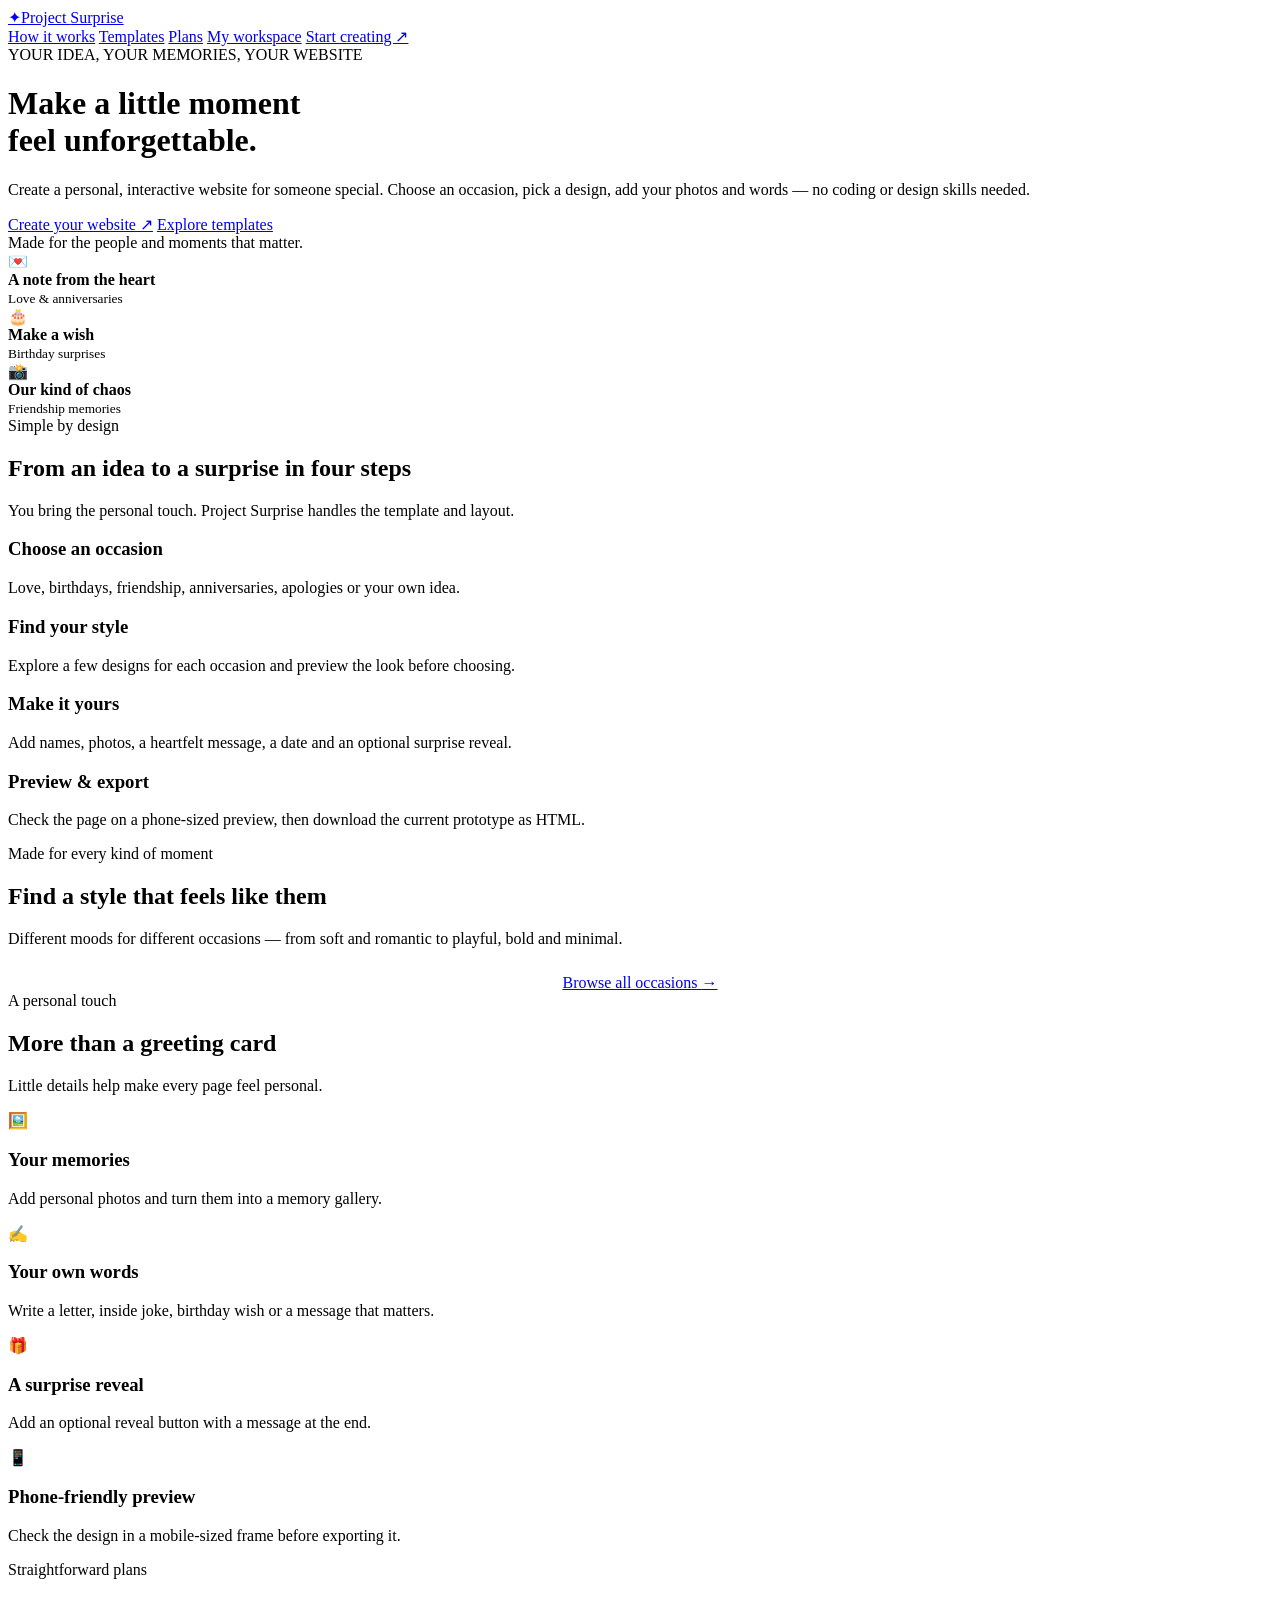
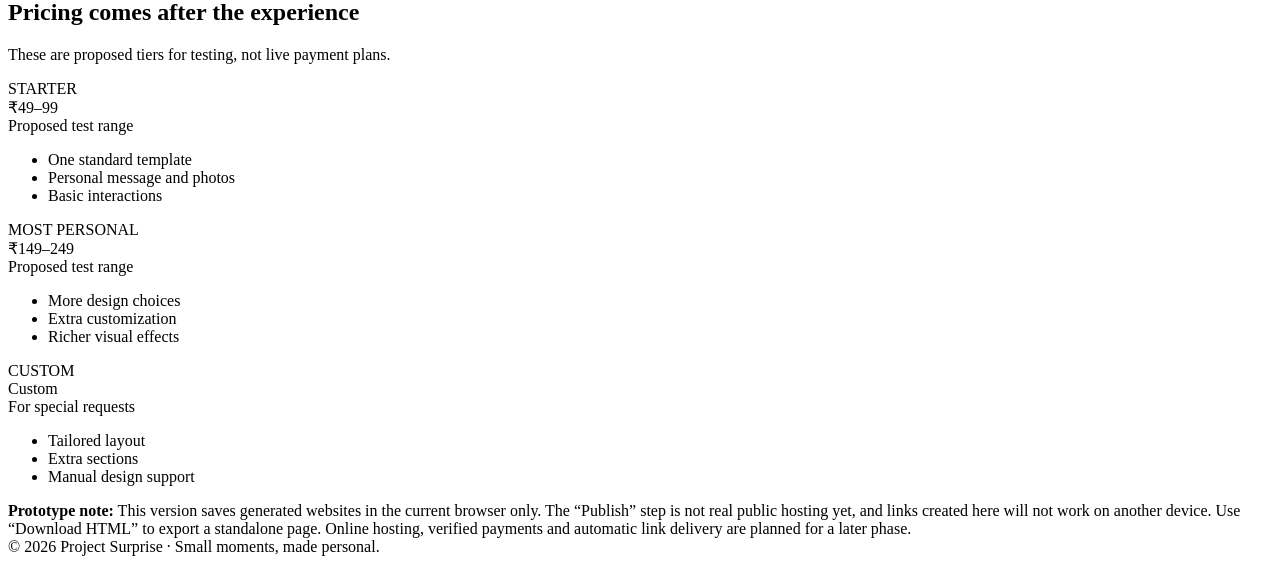
==== index.html @ 214d687a "Add files via upload" ====
<!doctype html>
<html lang="en">
<head>
<meta charset="utf-8">
<meta name="viewport" content="width=device-width,initial-scale=1">
<title>Project Surprise — Make a little moment unforgettable</title>
<meta name="description" content="Create a personal surprise website for love, birthdays, friendship and special moments. No coding needed.">
<link rel="preconnect" href="https://fonts.googleapis.com">
<link href="https://fonts.googleapis.com/css2?family=Poppins:wght@400;500;600;700&display=swap" rel="stylesheet">
<link rel="stylesheet" href="css/style.css">
</head>
<body>
<div class="wrap">
  <nav class="nav">
    <a class="logo" href="index.html"><span class="logo-mark">✦</span><span>Project <span class="grad">Surprise</span></span></a>
    <div class="navlinks">
      <a class="link" href="#how">How it works</a>
      <a class="link" href="#templates">Templates</a>
      <a class="link" href="#pricing">Plans</a>
      <a class="link" href="admin.html">My workspace</a>
      <a class="link nav-cta" href="create.html">Start creating ↗</a>
    </div>
  </nav>

  <header class="hero">
    <div class="eyebrow-pill"><span></span> YOUR IDEA, YOUR MEMORIES, YOUR WEBSITE</div>
    <h1>Make a little moment<br>feel <span class="grad">unforgettable.</span></h1>
    <p>Create a personal, interactive website for someone special. Choose an occasion, pick a design, add your photos and words — no coding or design skills needed.</p>
    <div class="cta">
      <a class="btn" href="create.html">Create your website <span>↗</span></a>
      <a class="btn ghost" href="#templates">Explore templates</a>
    </div>
    <div class="hero-note">Made for the people and moments that matter.</div>
    <div class="hero-art" aria-label="Examples of different website styles">
      <div class="art-tile art-love"><span class="art-emoji">💌</span><div><strong>A note from the heart</strong><br><small>Love & anniversaries</small></div></div>
      <div class="art-tile art-birthday"><span class="art-emoji">🎂</span><div><strong>Make a wish</strong><br><small>Birthday surprises</small></div></div>
      <div class="art-tile art-friends"><span class="art-emoji">📸</span><div><strong>Our kind of chaos</strong><br><small>Friendship memories</small></div></div>
    </div>
  </header>

  <section class="section" id="how">
    <div class="section-head"><div class="kicker">Simple by design</div><h2>From an idea to a surprise in four steps</h2><p>You bring the personal touch. Project Surprise handles the template and layout.</p></div>
    <div class="steps">
      <div class="card"><h3>Choose an occasion</h3><p>Love, birthdays, friendship, anniversaries, apologies or your own idea.</p></div>
      <div class="card"><h3>Find your style</h3><p>Explore a few designs for each occasion and preview the look before choosing.</p></div>
      <div class="card"><h3>Make it yours</h3><p>Add names, photos, a heartfelt message, a date and an optional surprise reveal.</p></div>
      <div class="card"><h3>Preview & export</h3><p>Check the page on a phone-sized preview, then download the current prototype as HTML.</p></div>
    </div>
  </section>

  <section class="section" id="templates">
    <div class="section-head"><div class="kicker">Made for every kind of moment</div><h2>Find a style that feels like them</h2><p>Different moods for different occasions — from soft and romantic to playful, bold and minimal.</p></div>
    <div class="grid template-grid" id="tplGrid"></div>
    <div style="text-align:center;margin-top:26px"><a class="btn ghost" href="create.html">Browse all occasions <span>→</span></a></div>
  </section>

  <section class="section">
    <div class="section-head"><div class="kicker">A personal touch</div><h2>More than a greeting card</h2><p>Little details help make every page feel personal.</p></div>
    <div class="grid feature-grid">
      <div class="card"><div class="ic">🖼️</div><h3>Your memories</h3><p>Add personal photos and turn them into a memory gallery.</p></div>
      <div class="card"><div class="ic">✍️</div><h3>Your own words</h3><p>Write a letter, inside joke, birthday wish or a message that matters.</p></div>
      <div class="card"><div class="ic">🎁</div><h3>A surprise reveal</h3><p>Add an optional reveal button with a message at the end.</p></div>
      <div class="card"><div class="ic">📱</div><h3>Phone-friendly preview</h3><p>Check the design in a mobile-sized frame before exporting it.</p></div>
    </div>
  </section>

  <section class="section" id="pricing">
    <div class="section-head"><div class="kicker">Straightforward plans</div><h2>Pricing comes after the experience</h2><p>These are proposed tiers for testing, not live payment plans.</p></div>
    <div class="grid">
      <div class="card price-card"><span class="tag">STARTER</span><div class="price">₹49–99</div><div class="price-note">Proposed test range</div><ul class="mini-list"><li>One standard template</li><li>Personal message and photos</li><li>Basic interactions</li></ul></div>
      <div class="card price-card featured"><span class="tag">MOST PERSONAL</span><div class="price">₹149–249</div><div class="price-note">Proposed test range</div><ul class="mini-list"><li>More design choices</li><li>Extra customization</li><li>Richer visual effects</li></ul></div>
      <div class="card price-card"><span class="tag">CUSTOM</span><div class="price">Custom</div><div class="price-note">For special requests</div><ul class="mini-list"><li>Tailored layout</li><li>Extra sections</li><li>Manual design support</li></ul></div>
    </div>
  </section>

  <div class="notice"><strong>Prototype note:</strong> This version saves generated websites in the current browser only. The “Publish” step is not real public hosting yet, and links created here will not work on another device. Use “Download HTML” to export a standalone page. Online hosting, verified payments and automatic link delivery are planned for a later phase.</div>
  <footer class="site">© <span id="y"></span> Project Surprise · Small moments, made personal.</footer>
</div>
<script src="js/templates.js"></script>
<script>
document.getElementById('y').textContent = new Date().getFullYear();
const grid = document.getElementById('tplGrid');
PS.TEMPLATES.slice(0, 6).forEach(t => {
  const a = document.createElement('a');
  a.className = 'card template-card';
  a.href = 'create.html?template=' + encodeURIComponent(t.id);
  a.innerHTML = `<div class="template-art" style="background:${t.preview}"><span class="preview-icon">${t.emoji}</span><span class="preview-label">${t.occasion.length > 1 ? 'Versatile design' : 'Occasion design'}</span></div><div class="template-meta"><h3>${t.name}</h3><span class="arrow">↗</span></div><p>${t.desc}</p>`;
  grid.appendChild(a);
})
</script>
</body>
</html>
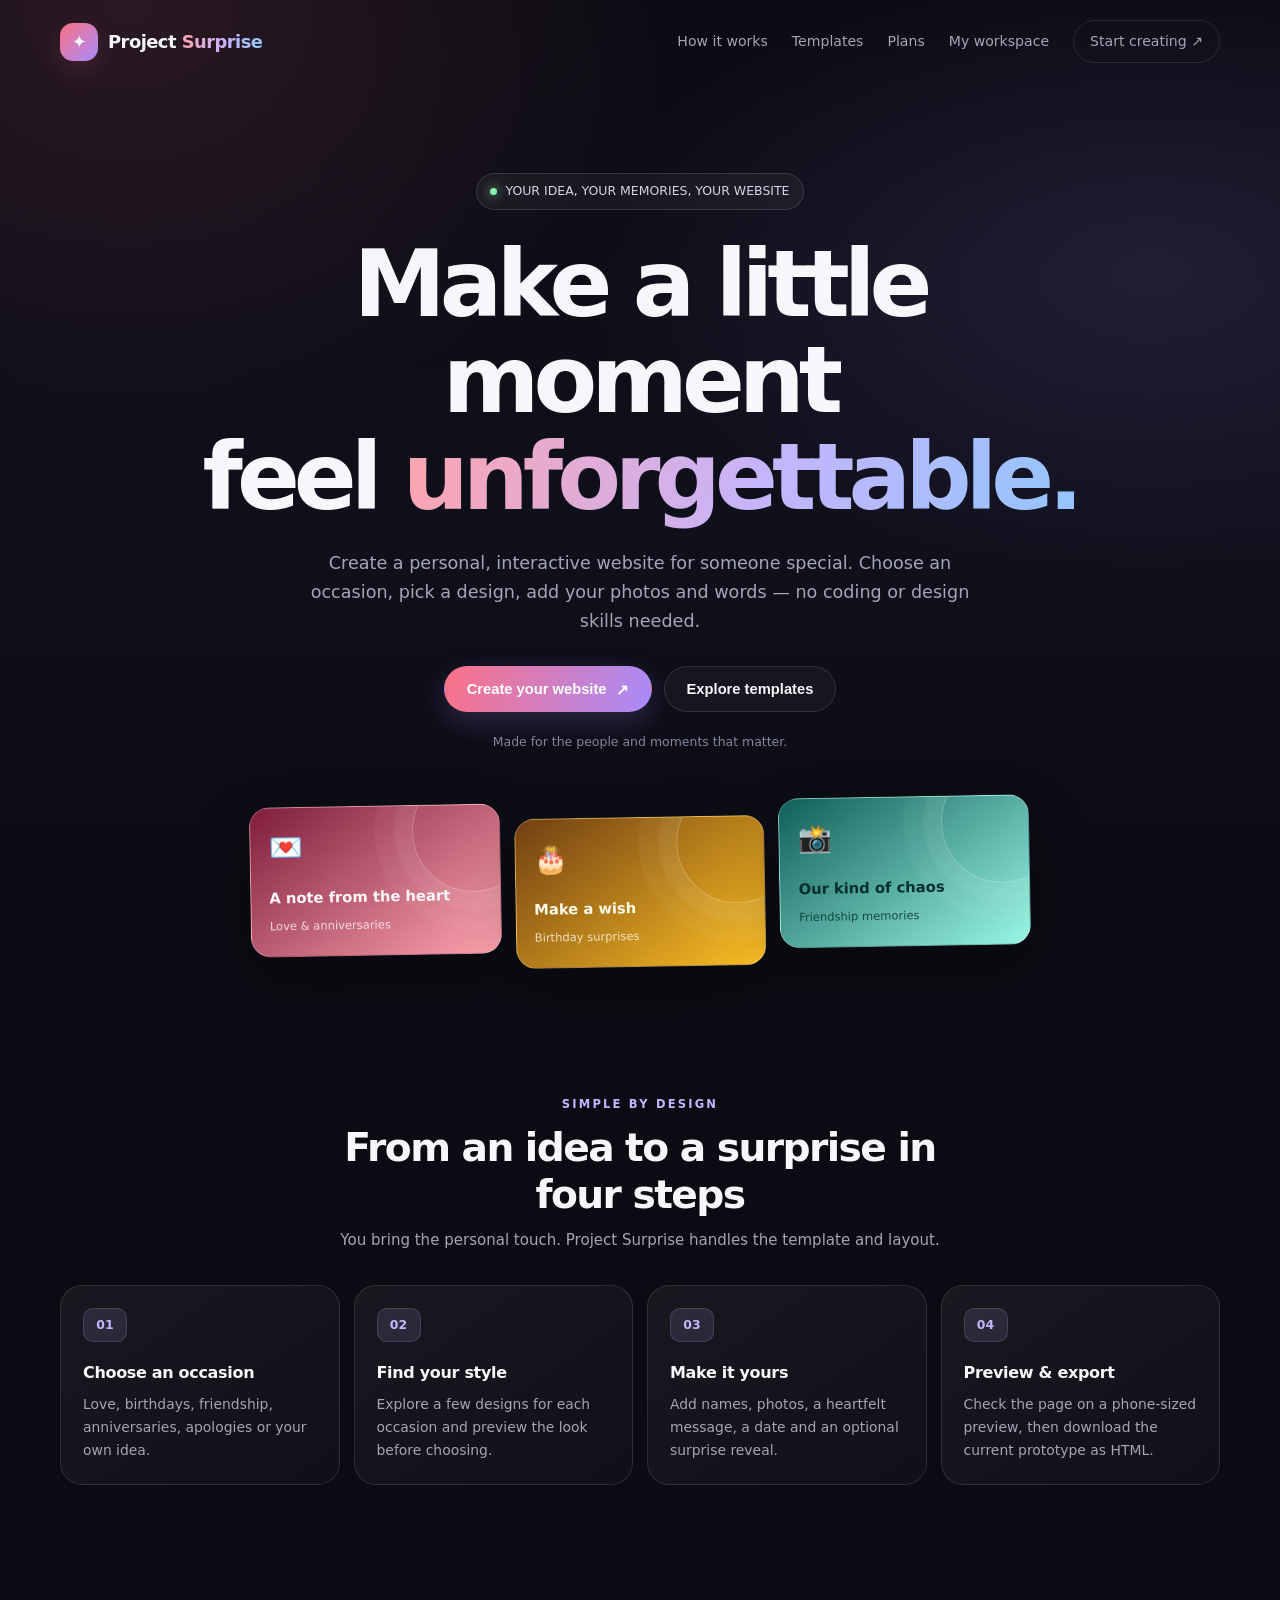
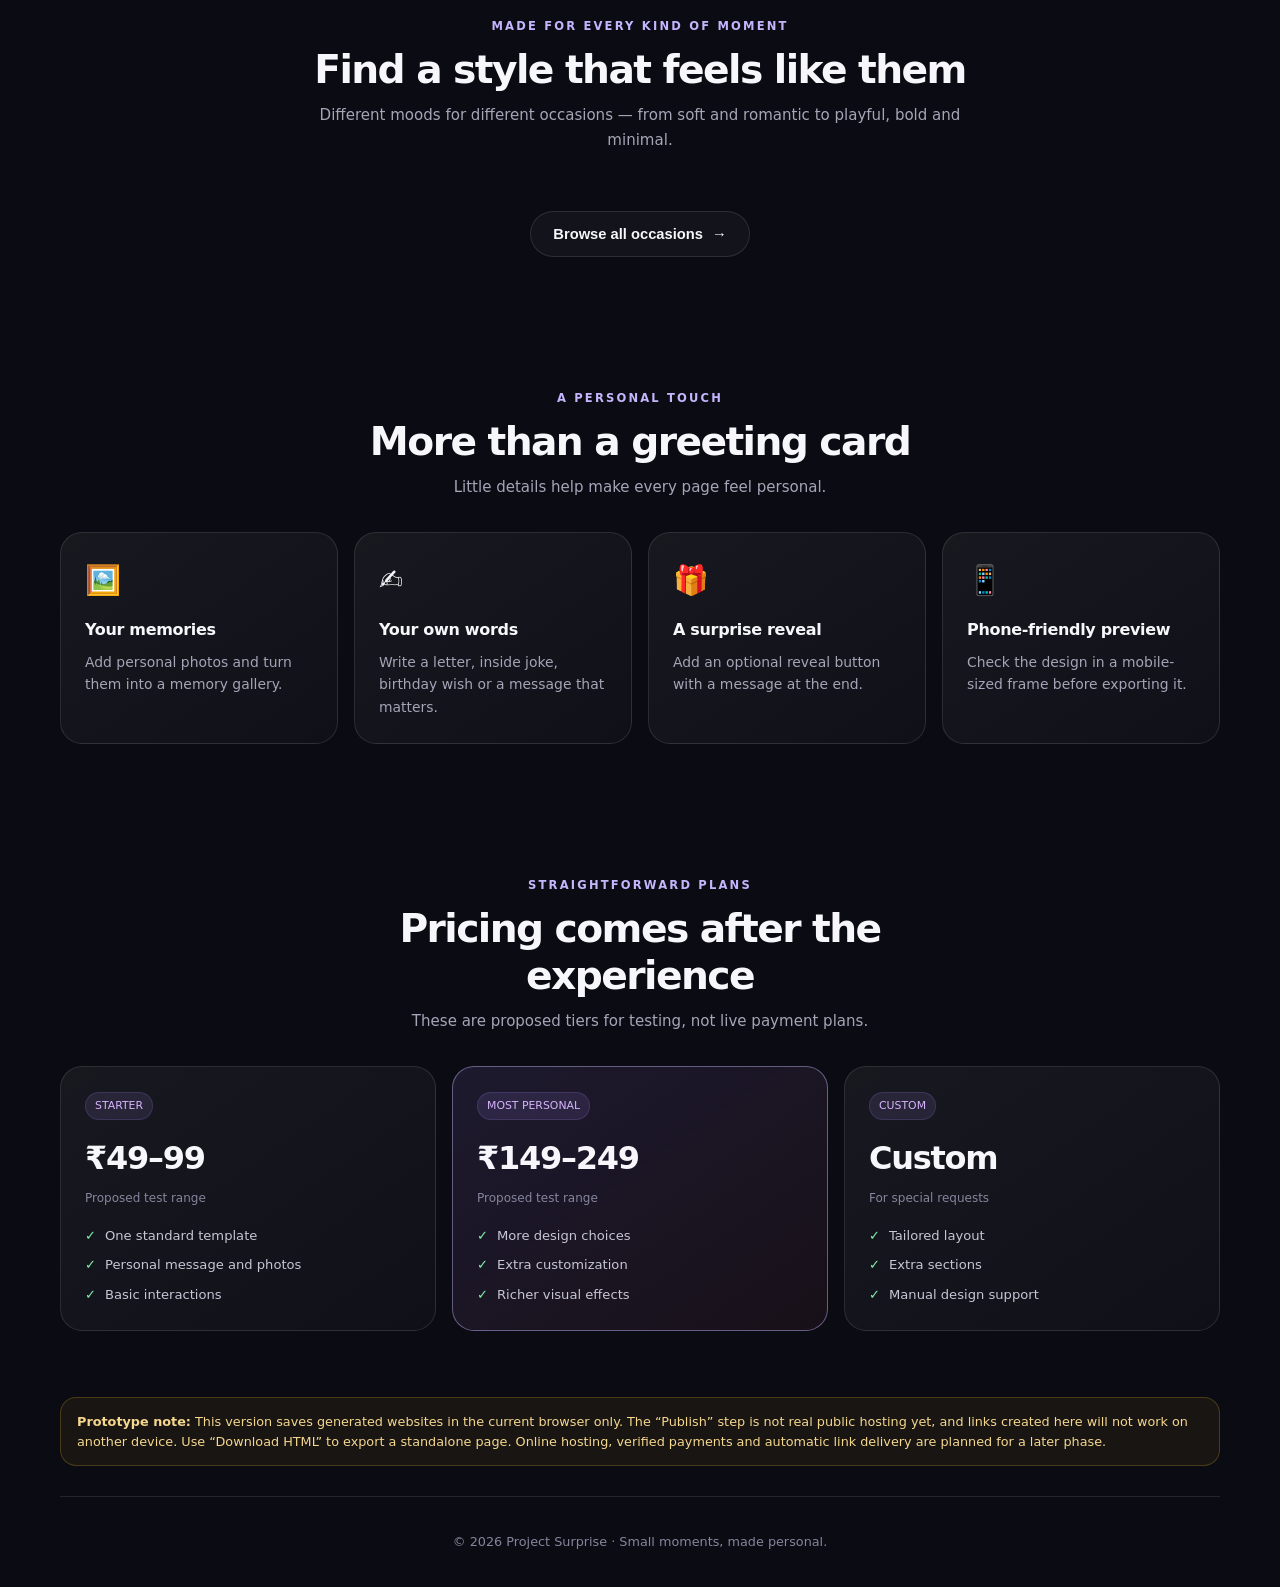
==== commit 87d59e0d: "Add files via upload" ====
--- a/index.html
+++ b/index.html
@@ -7,7 +7,7 @@
 <meta name="description" content="Create a personal surprise website for love, birthdays, friendship and special moments. No coding needed.">
 <link rel="preconnect" href="https://fonts.googleapis.com">
 <link href="https://fonts.googleapis.com/css2?family=Poppins:wght@400;500;600;700&display=swap" rel="stylesheet">
-<link rel="stylesheet" href="css/style.css">
+<link rel="stylesheet" href="style.css">
 </head>
 <body>
 <div class="wrap">
--- a/style.css
+++ b/style.css
@@ -0,0 +1,136 @@
+:root{
+  --bg:#0b0b13;--bg2:#141421;--ink:#f7f7fb;--mute:#a5a5b8;--card:rgba(24,24,39,.82);--line:rgba(255,255,255,.11);
+  --accent:#fb7185;--accent2:#a78bfa;--ok:#34d399;--danger:#f87171;--radius:22px;
+}
+*{box-sizing:border-box;margin:0;padding:0}
+html{scroll-behavior:smooth;scroll-padding-top:90px}
+body{font-family:'Poppins',system-ui,sans-serif;background:var(--bg);color:var(--ink);line-height:1.65;min-height:100vh;overflow-x:hidden}
+body:before{content:"";position:fixed;inset:0;pointer-events:none;z-index:-2;background:radial-gradient(ellipse at 10% 0%,rgba(251,113,133,.13),transparent 34%),radial-gradient(ellipse at 90% 30%,rgba(167,139,250,.13),transparent 35%),linear-gradient(180deg,#0b0b13,#10101c 60%,#0b0b13)}
+a{color:inherit;text-decoration:none}
+button,input,textarea,select{font:inherit}
+.wrap{width:min(1160px,100% - 40px);margin:0 auto}
+.grad{background:linear-gradient(100deg,#fda4af,#c4b5fd 55%,#93c5fd);-webkit-background-clip:text;background-clip:text;color:transparent}
+/* Navigation */
+.nav{display:flex;justify-content:space-between;align-items:center;gap:18px;padding:20px 0;position:relative;z-index:5}
+.logo{display:inline-flex;align-items:center;gap:10px;font-weight:700;font-size:1.12rem;letter-spacing:-.03em;white-space:nowrap}
+.logo-mark{display:grid;place-items:center;width:38px;height:38px;border-radius:13px;background:linear-gradient(135deg,#fb7185,#a78bfa);box-shadow:0 8px 24px #fb718526}
+.navlinks{display:flex;align-items:center;gap:24px}
+.nav a.link{color:var(--mute);font-size:.88rem;transition:color .2s}
+.nav a.link:hover{color:var(--ink)}
+.nav .nav-cta{padding:9px 16px;border-radius:999px;border:1px solid var(--line);color:var(--ink)}
+/* Buttons */
+.btn{display:inline-flex;align-items:center;justify-content:center;gap:9px;border:1px solid transparent;cursor:pointer;font:600 .92rem 'Poppins',sans-serif;padding:13px 22px;border-radius:999px;color:#fff;background:linear-gradient(110deg,#fb7185,#a78bfa);box-shadow:0 10px 28px rgba(167,139,250,.2);transition:transform .2s,filter .2s,border-color .2s;min-height:46px}
+.btn:hover{transform:translateY(-2px);filter:brightness(1.06)}
+.btn.ghost{background:rgba(255,255,255,.035);border-color:var(--line);box-shadow:none;color:var(--ink)}
+.btn.small{padding:8px 14px;min-height:36px;font-size:.8rem}
+.btn.danger{background:var(--danger);box-shadow:none}
+.btn:disabled{opacity:.4;cursor:not-allowed;transform:none}
+/* Hero */
+.hero{position:relative;text-align:center;padding:90px 0 78px;max-width:900px;margin:auto}
+.eyebrow-pill{display:inline-flex;align-items:center;gap:8px;padding:7px 13px;border:1px solid rgba(255,255,255,.13);background:rgba(255,255,255,.045);border-radius:999px;color:#d4d4e4;font-size:.78rem;margin-bottom:26px}
+.eyebrow-pill span{display:inline-block;width:7px;height:7px;background:#86efac;border-radius:50%;box-shadow:0 0 12px #86efac}
+.hero h1{font-size:clamp(2.8rem,7.5vw,5.8rem);line-height:1.04;letter-spacing:-.065em;margin-bottom:24px;font-weight:600}
+.hero p{max-width:670px;margin:0 auto 30px;color:var(--mute);font-size:clamp(.98rem,2vw,1.1rem)}
+.hero .cta{display:flex;gap:12px;justify-content:center;flex-wrap:wrap}
+.hero-note{margin-top:20px;font-size:.78rem;color:#85859d}
+.hero-art{max-width:780px;margin:48px auto 0;display:grid;grid-template-columns:1fr 1fr 1fr;gap:14px;transform:rotate(-1deg)}
+.art-tile{min-height:150px;border-radius:20px;border:1px solid rgba(255,255,255,.22);box-shadow:0 22px 60px rgba(0,0,0,.24);padding:18px;display:flex;flex-direction:column;justify-content:space-between;text-align:left;overflow:hidden;position:relative}
+.art-tile:after{content:"";position:absolute;width:120px;height:120px;border:1px solid rgba(255,255,255,.25);border-radius:50%;right:-35px;top:-35px;box-shadow:0 0 0 18px rgba(255,255,255,.05),0 0 0 38px rgba(255,255,255,.035)}
+.art-tile .art-emoji{font-size:1.7rem;position:relative;z-index:1}
+.art-tile strong{font-size:.92rem;position:relative;z-index:1}
+.art-tile small{opacity:.8;font-size:.72rem;position:relative;z-index:1}
+.art-love{background:linear-gradient(145deg,#7f1d3b,#fda4af);color:#fff7f9}
+.art-birthday{background:linear-gradient(145deg,#713f12,#fbbf24);color:#fffbeb;transform:translateY(16px)}
+.art-friends{background:linear-gradient(145deg,#115e59,#99f6e4);color:#042f2e}
+/* Sections and cards */
+.section{padding:66px 0}
+.section-head{text-align:center;max-width:680px;margin:0 auto 32px}
+.kicker{font-size:.72rem;text-transform:uppercase;letter-spacing:.19em;color:#c4b5fd;font-weight:600;margin-bottom:10px}
+.section h2,.section-head h2{font-size:clamp(1.7rem,4vw,2.45rem);line-height:1.2;letter-spacing:-.04em;margin-bottom:10px}
+.section-head p{color:var(--mute);font-size:.94rem}
+.grid{display:grid;gap:16px;grid-template-columns:repeat(auto-fit,minmax(220px,1fr))}
+.card{background:linear-gradient(145deg,rgba(255,255,255,.055),rgba(255,255,255,.025));border:1px solid var(--line);border-radius:var(--radius);padding:24px;transition:transform .22s,border-color .22s,background .22s;min-width:0}
+.card h3{margin-bottom:7px;font-size:1rem;letter-spacing:-.02em}
+.card p{color:var(--mute);font-size:.87rem}
+.card .ic{font-size:1.8rem;margin-bottom:13px}
+.steps{counter-reset:s;display:grid;gap:14px;grid-template-columns:repeat(auto-fit,minmax(220px,1fr))}
+.steps .card{padding:22px}
+.steps .card:before{counter-increment:s;content:"0" counter(s);display:inline-flex;align-items:center;justify-content:center;width:42px;height:32px;border-radius:10px;background:rgba(196,181,253,.12);border:1px solid rgba(196,181,253,.18);color:#c4b5fd;font-size:.78rem;font-weight:700;margin-bottom:18px}
+.feature-grid .card{min-height:170px}
+.template-grid{grid-template-columns:repeat(auto-fit,minmax(220px,1fr))}
+.template-card{padding:12px;text-align:left;display:block;overflow:hidden}
+.template-card:hover,.choice:hover{transform:translateY(-4px);border-color:rgba(196,181,253,.5);background:rgba(255,255,255,.065)}
+.template-art,.swatch{height:155px;border-radius:15px;margin-bottom:15px;display:flex;align-items:flex-end;justify-content:space-between;padding:16px;position:relative;overflow:hidden;color:white}
+.template-art:before,.swatch:before{content:"";position:absolute;width:150px;height:150px;border:1px solid rgba(255,255,255,.3);border-radius:50%;right:-28px;top:-35px;box-shadow:0 0 0 18px rgba(255,255,255,.05),0 0 0 38px rgba(255,255,255,.04)}
+.template-art .preview-icon,.swatch .preview-icon{font-size:2.1rem;z-index:1}
+.template-art .preview-label,.swatch .preview-label{font-size:.7rem;letter-spacing:.12em;text-transform:uppercase;z-index:1;opacity:.9}
+.template-meta{display:flex;align-items:center;justify-content:space-between;gap:10px;margin:0 4px 4px}
+.template-meta h3{font-size:.98rem;margin:0}
+.template-meta .arrow{color:#c4b5fd;font-size:1.1rem}
+.template-card p{margin:6px 4px 8px;font-size:.82rem}
+.tag{display:inline-flex;align-items:center;border-radius:999px;padding:4px 9px;font-size:.68rem;color:#d8b4fe;background:rgba(167,139,250,.12);border:1px solid rgba(167,139,250,.17)}
+.choice{cursor:pointer;text-align:center;transition:.2s;position:relative}
+.choice.sel{border-color:#c4b5fd;box-shadow:0 0 0 1px #c4b5fd inset;background:rgba(167,139,250,.09)}
+.choice .ic{font-size:2.25rem;margin-bottom:12px}
+.choice .swatch{height:112px;margin-bottom:14px;display:grid;place-items:center;font-size:2.2rem}
+.choice .swatch:before{display:none}
+.choice .btn{margin-top:10px}
+footer.site{text-align:center;color:#85859d;padding:34px 0;font-size:.8rem;border-top:1px solid var(--line);margin-top:30px}
+/* Pricing and MVP notice */
+.price-card{position:relative}
+.price-card.featured{border-color:rgba(196,181,253,.45);background:linear-gradient(145deg,rgba(167,139,250,.12),rgba(251,113,133,.055))}
+.price{font-size:2rem;font-weight:600;letter-spacing:-.04em;margin:12px 0 4px}
+.price-note{font-size:.75rem;color:#85859d}
+.mini-list{list-style:none;margin-top:16px;display:grid;gap:8px;color:#c6c6d5;font-size:.82rem}
+.mini-list li:before{content:"✓";color:#86efac;margin-right:9px}
+.notice{border:1px solid rgba(251,191,36,.22);background:rgba(251,191,36,.055);color:#f5d78e;border-radius:16px;padding:14px 16px;font-size:.8rem;line-height:1.55}
+/* Wizard */
+.progress{display:flex;gap:8px;margin:12px 0 30px}
+.progress div{flex:1;height:5px;border-radius:8px;background:var(--line);transition:.3s}
+.progress div.on{background:linear-gradient(90deg,#fb7185,#a78bfa)}
+.panel{display:none;padding:18px 0 54px}
+.panel.show{display:block;animation:fade .35s}
+@keyframes fade{from{opacity:0;transform:translateY(10px)}to{opacity:1;transform:none}}
+.panel h2{font-size:clamp(1.6rem,4vw,2.15rem);letter-spacing:-.04em;margin-bottom:6px}
+.panel .hint{color:var(--mute);margin-bottom:24px;font-size:.9rem}
+.actions{display:flex;justify-content:space-between;gap:12px;margin-top:28px;flex-wrap:wrap}
+.editor{display:grid;gap:26px;grid-template-columns:1fr}
+@media(min-width:920px){.editor{grid-template-columns:minmax(0,1fr) 390px}}
+.field{margin-bottom:16px}
+.field label{display:block;font-size:.82rem;color:#c8c8d7;margin-bottom:7px}
+.field input,.field textarea,.field select{width:100%;background:#141421;border:1px solid var(--line);color:var(--ink);padding:12px 14px;border-radius:12px;font:inherit;font-size:.9rem;outline:none;transition:border-color .2s,box-shadow .2s}
+.field input:focus,.field textarea:focus,.field select:focus{border-color:#a78bfa;box-shadow:0 0 0 3px rgba(167,139,250,.12)}
+.field textarea{min-height:120px;resize:vertical}
+.field input[type=color]{padding:3px;height:44px}
+.row2{display:grid;grid-template-columns:1fr 1fr;gap:12px}
+.note{font-size:.76rem;color:#85859d;margin-top:5px}
+.thumbs{display:flex;gap:10px;flex-wrap:wrap;margin-top:10px}
+.thumbs .t{position:relative;width:70px;height:70px}
+.thumbs img{width:100%;height:100%;object-fit:cover;border-radius:10px}
+.thumbs button{position:absolute;top:-6px;right:-6px;width:22px;height:22px;border-radius:50%;border:0;background:var(--danger);color:#fff;cursor:pointer;font-size:.8rem}
+.preview{position:sticky;top:16px;align-self:start;min-width:0}
+.preview .bar{display:flex;gap:8px;margin-bottom:10px;align-items:center;flex-wrap:wrap}
+.preview .bar span{color:var(--mute);font-size:.82rem;margin-right:auto}
+.frame{background:#050509;border-radius:26px;padding:9px;border:1px solid var(--line);transition:.3s;margin:0 auto;width:100%;max-width:400px;box-shadow:0 22px 50px rgba(0,0,0,.2)}
+.frame iframe{width:100%;height:600px;border:0;border-radius:18px;background:#fff;display:block}
+.frame.desktop{max-width:100%;border-radius:12px}
+.frame.desktop iframe{height:420px;border-radius:6px}
+.result{text-align:center;max-width:650px;margin:24px auto}
+.result .big{font-size:4rem}
+.linkbox{display:flex;gap:8px;margin:20px 0;background:#141421;border:1px solid var(--line);border-radius:14px;padding:8px}
+.linkbox input{flex:1;background:transparent;border:0;color:var(--ink);padding:8px;font:inherit;outline:none;min-width:0}
+.warn{background:rgba(251,191,36,.07);border:1px solid rgba(251,191,36,.28);color:#f5d78e;border-radius:12px;padding:12px 14px;font-size:.82rem;text-align:left;margin-top:14px}
+/* Admin */
+table{width:100%;border-collapse:collapse;font-size:.87rem}
+th,td{padding:12px 10px;text-align:left;border-bottom:1px solid var(--line);vertical-align:middle}
+th{color:var(--mute);font-weight:500;font-size:.73rem;text-transform:uppercase;letter-spacing:.08em}
+.tablewrap{overflow-x:auto;background:var(--card);border:1px solid var(--line);border-radius:18px;padding:10px}
+.pill{display:inline-block;padding:3px 10px;border-radius:999px;background:rgba(167,139,250,.14);border:1px solid rgba(167,139,250,.17);font-size:.72rem;color:#d8b4fe}
+.stats{display:grid;grid-template-columns:repeat(auto-fit,minmax(160px,1fr));gap:14px;margin-bottom:24px}
+.stats .card b{display:block;font-size:1.9rem;letter-spacing:-.04em}
+.empty{text-align:center;color:var(--mute);padding:40px}
+.gate{min-height:100vh;display:grid;place-items:center;padding:20px;background:var(--bg);text-align:center}
+.gate .card{max-width:380px;width:100%}
+.gate input{width:100%;margin:14px 0;padding:12px;border-radius:12px;border:1px solid var(--line);background:var(--bg2);color:var(--ink);font:inherit}
+@media(max-width:700px){.wrap{width:min(100% - 28px,1160px)}.nav{align-items:flex-start}.navlinks{gap:12px;flex-wrap:wrap;justify-content:flex-end}.nav a.link{font-size:.78rem}.nav .nav-cta{display:none}.hero{padding:62px 0 44px}.hero-art{gap:8px;margin-top:34px}.art-tile{min-height:125px;padding:12px;border-radius:15px}.art-tile strong{font-size:.75rem}.art-tile small{font-size:.63rem}.art-tile .art-emoji{font-size:1.35rem}.section{padding:48px 0}.card{padding:20px}.template-art{height:132px}.row2{grid-template-columns:1fr}.preview{position:static}.actions .btn{flex:1}.linkbox{flex-wrap:wrap}.linkbox input{flex-basis:100%}}
+@media(prefers-reduced-motion:reduce){*,*:before,*:after{scroll-behavior:auto!important;transition:none!important;animation:none!important}}
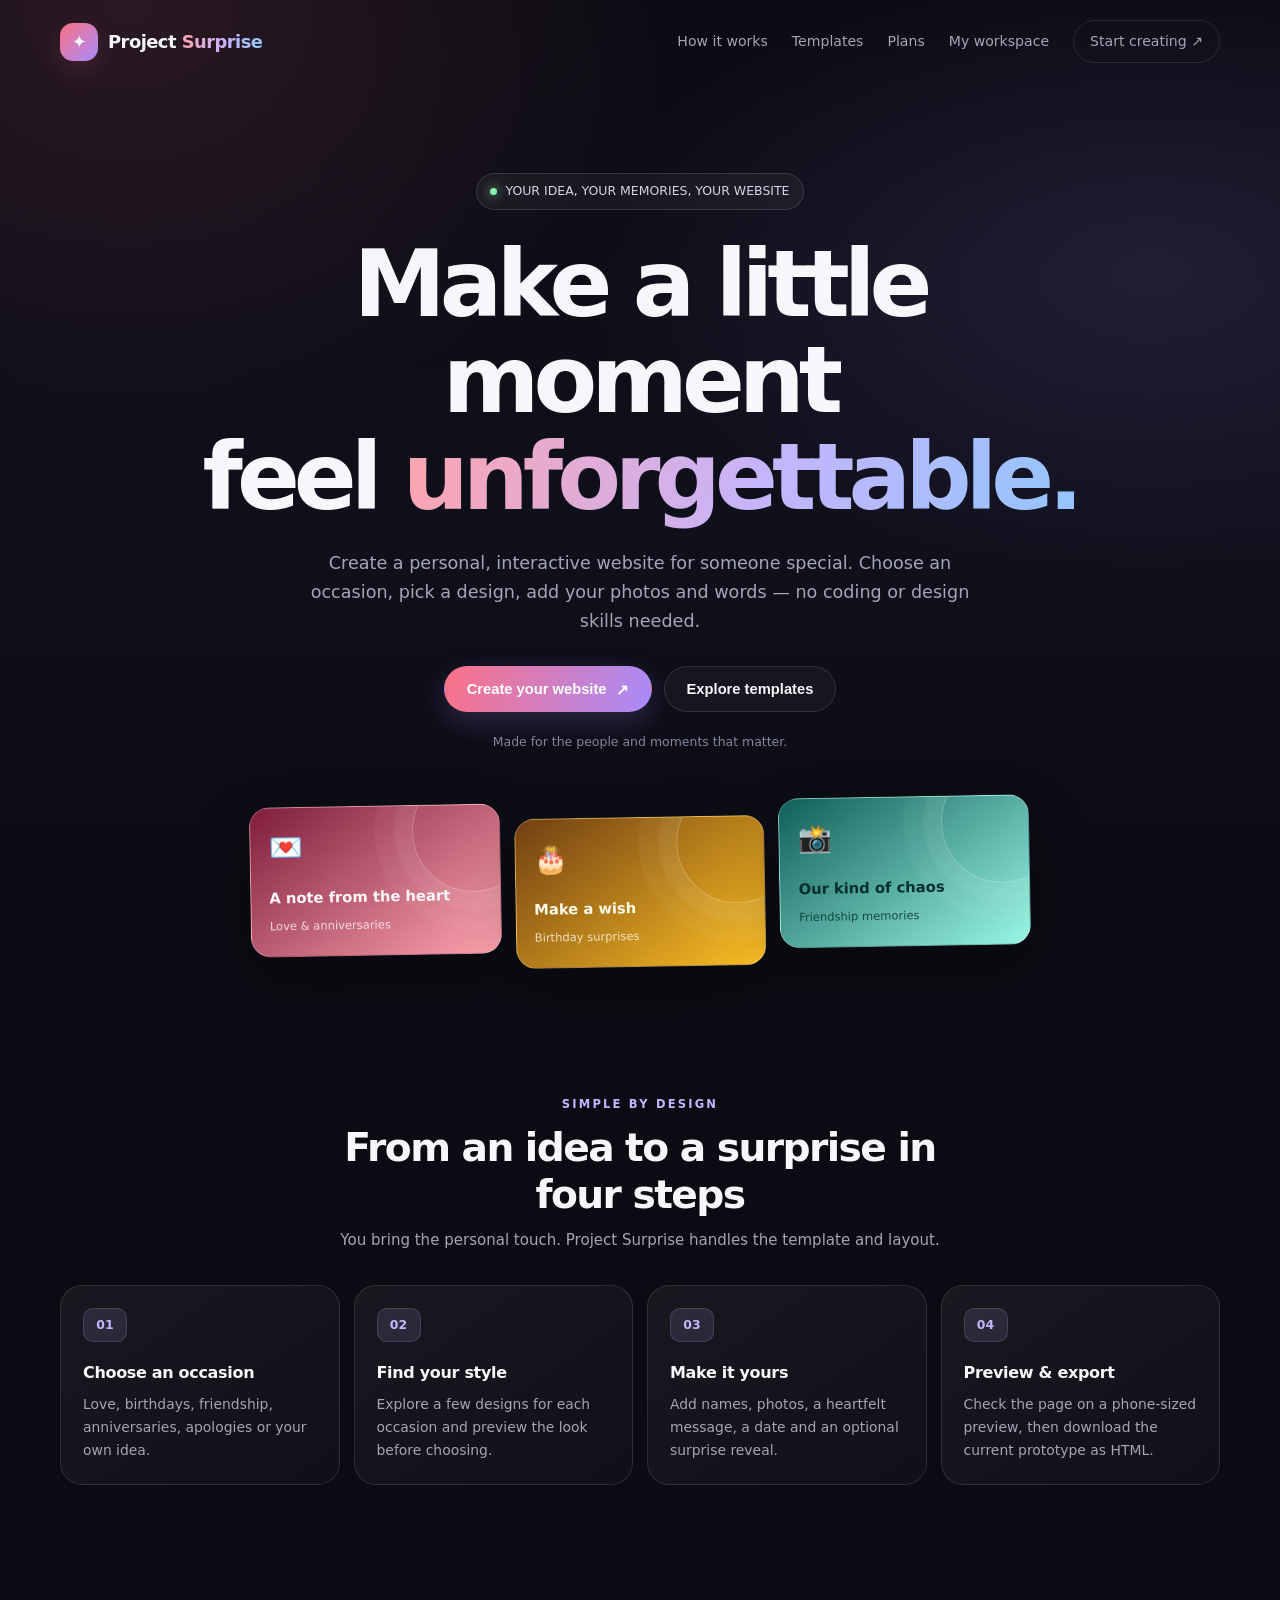
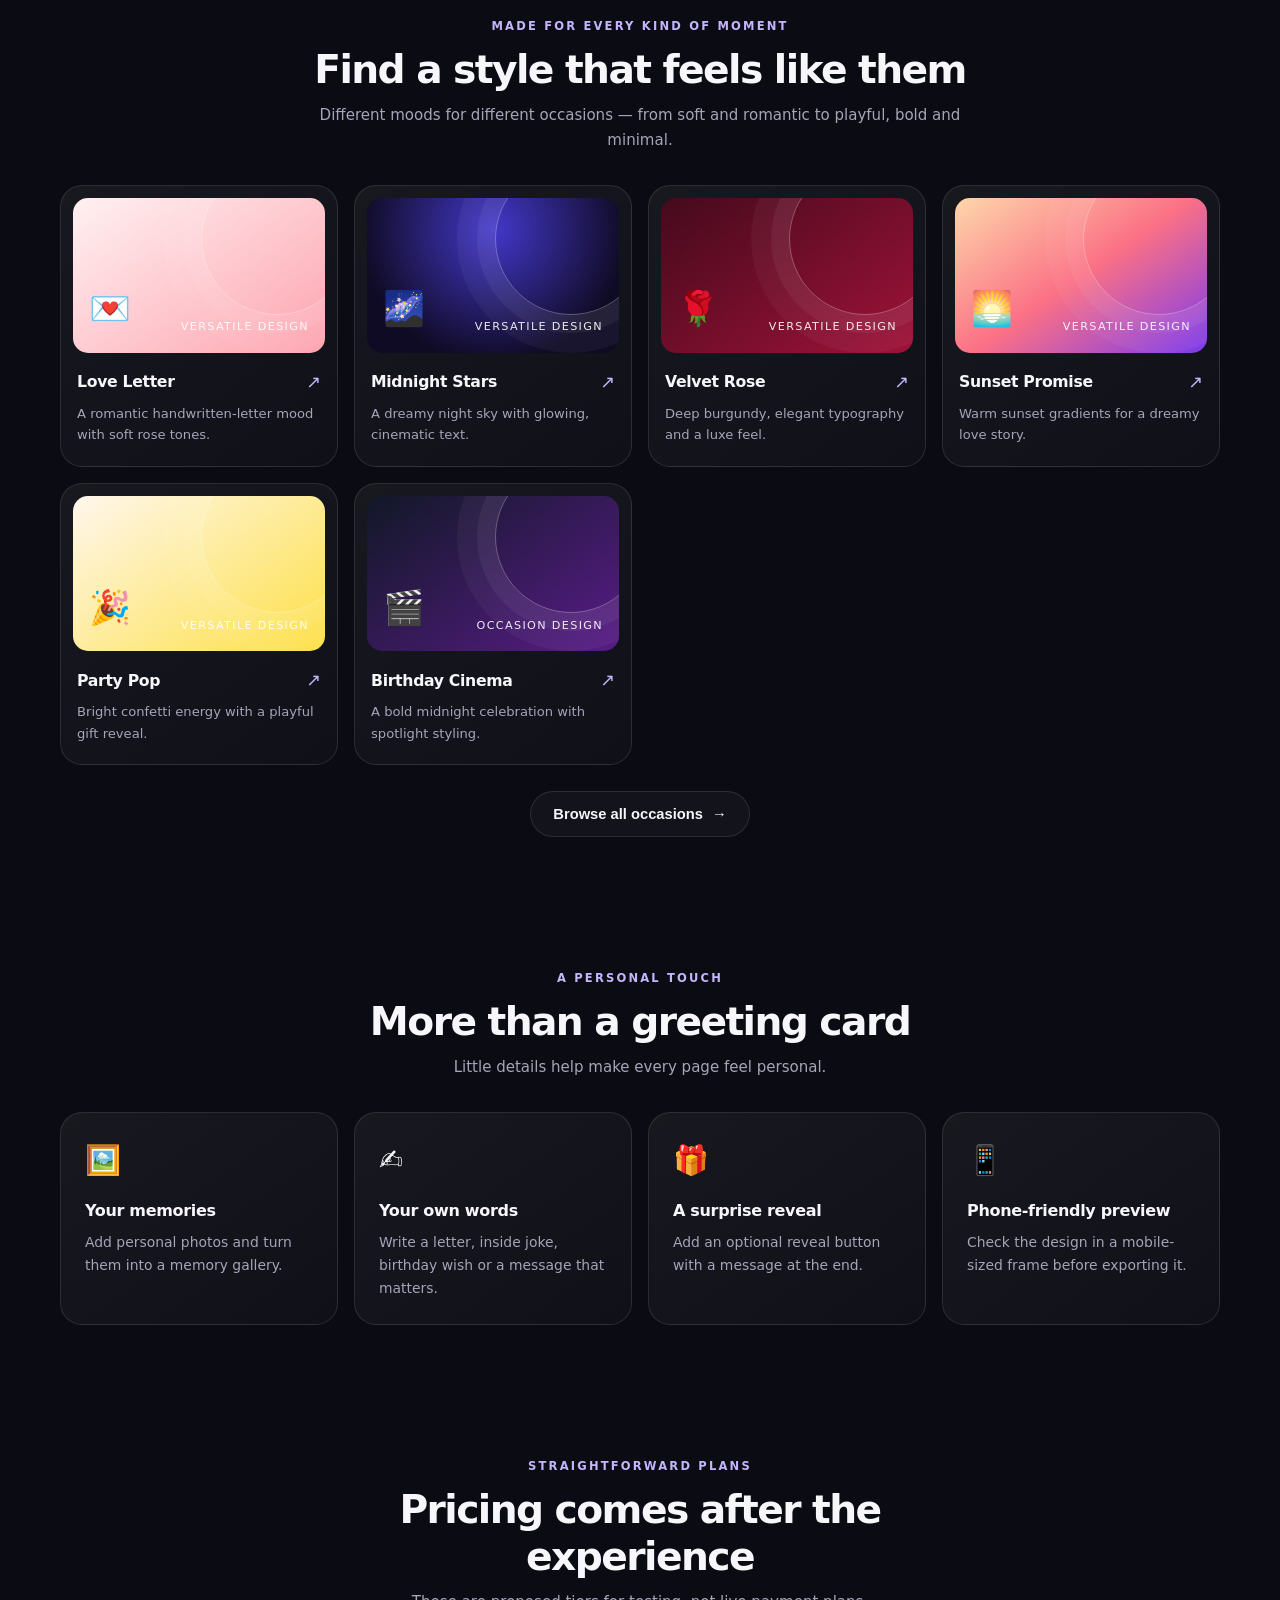
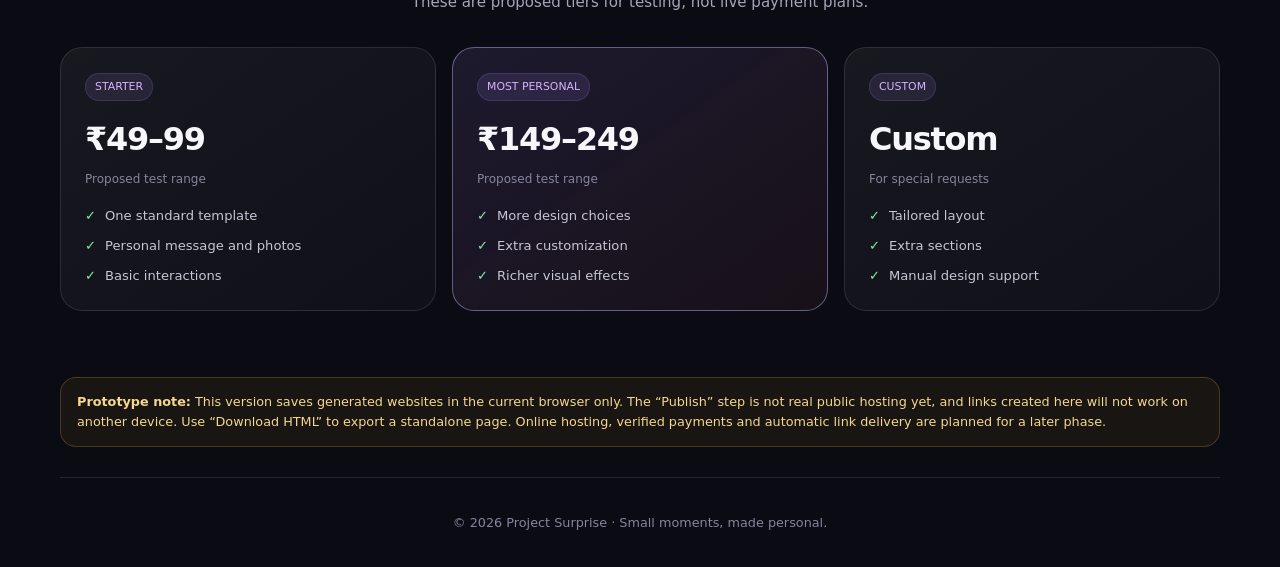
==== commit 9edec8a4: "Add files via upload" ====
--- a/index.html
+++ b/index.html
@@ -76,7 +76,7 @@
   <div class="notice"><strong>Prototype note:</strong> This version saves generated websites in the current browser only. The “Publish” step is not real public hosting yet, and links created here will not work on another device. Use “Download HTML” to export a standalone page. Online hosting, verified payments and automatic link delivery are planned for a later phase.</div>
   <footer class="site">© <span id="y"></span> Project Surprise · Small moments, made personal.</footer>
 </div>
-<script src="js/templates.js"></script>
+<script src="templates.js"></script>
 <script>
 document.getElementById('y').textContent = new Date().getFullYear();
 const grid = document.getElementById('tplGrid');
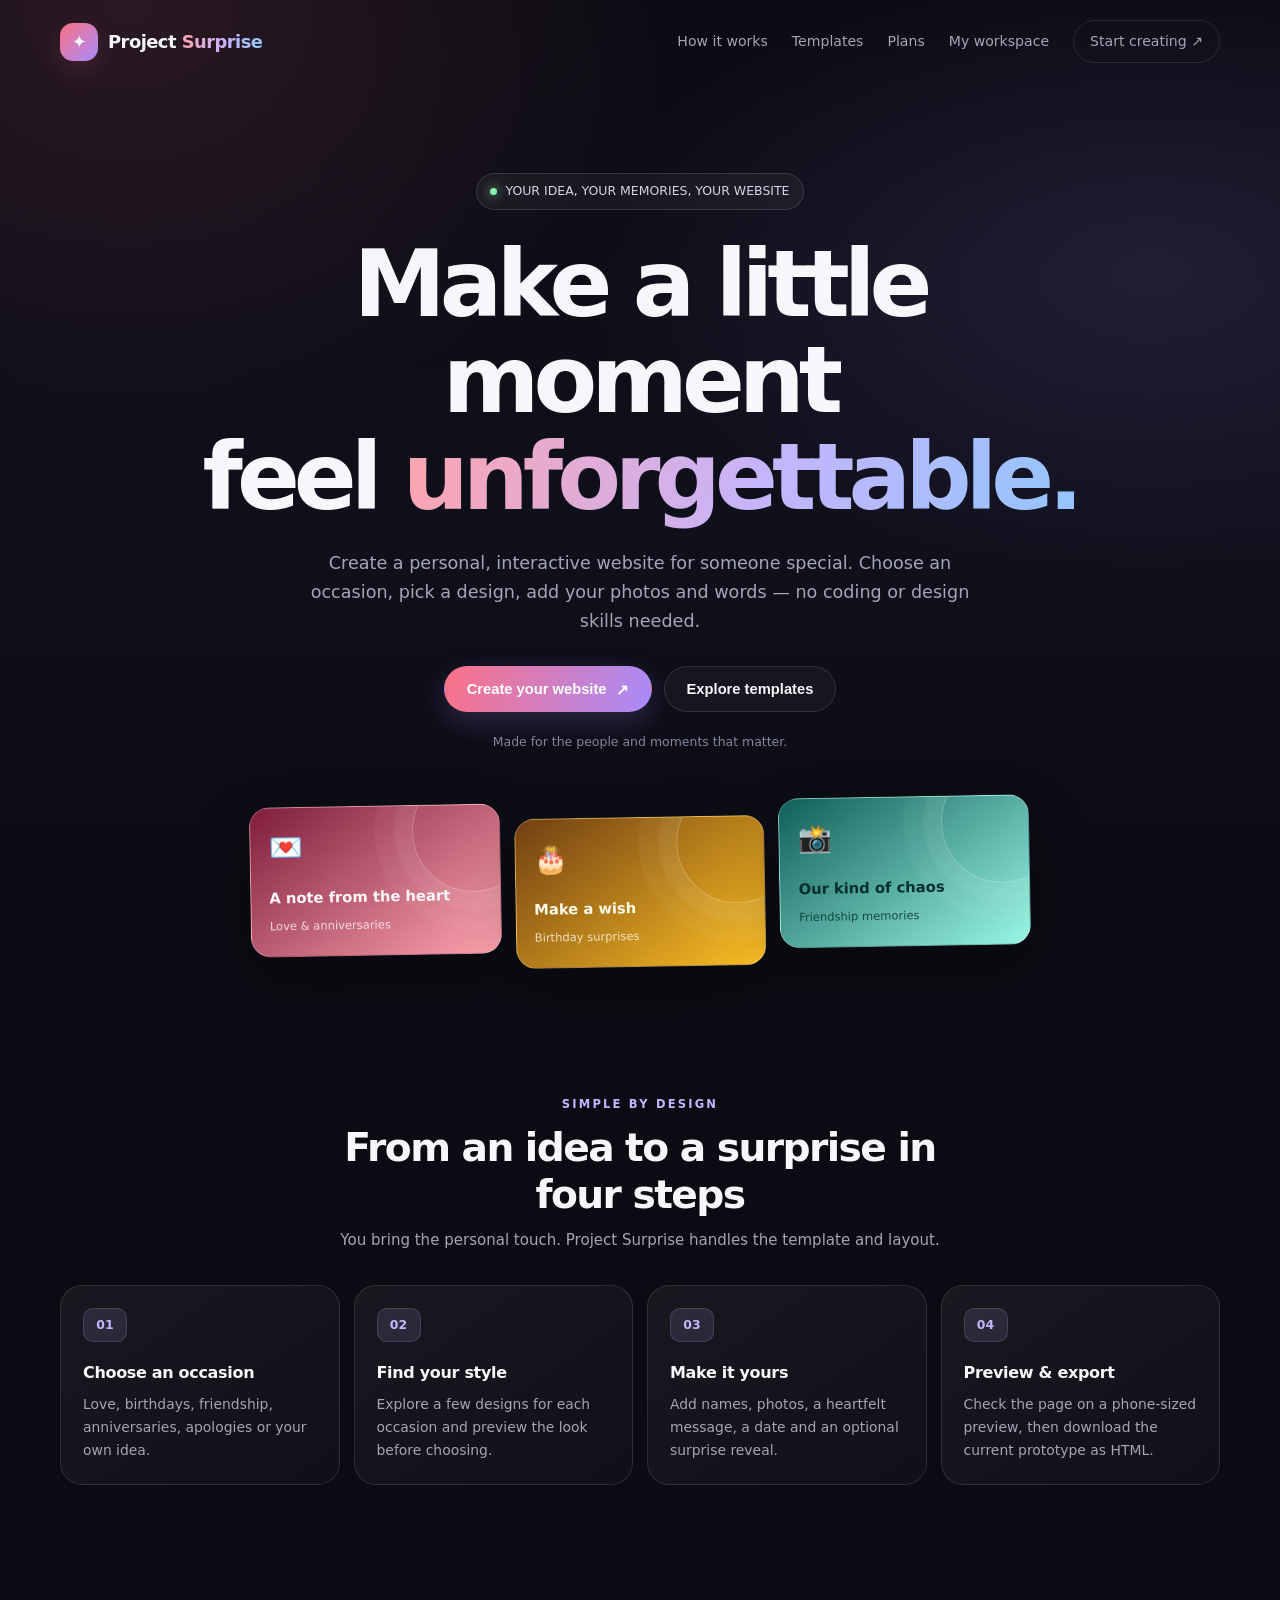
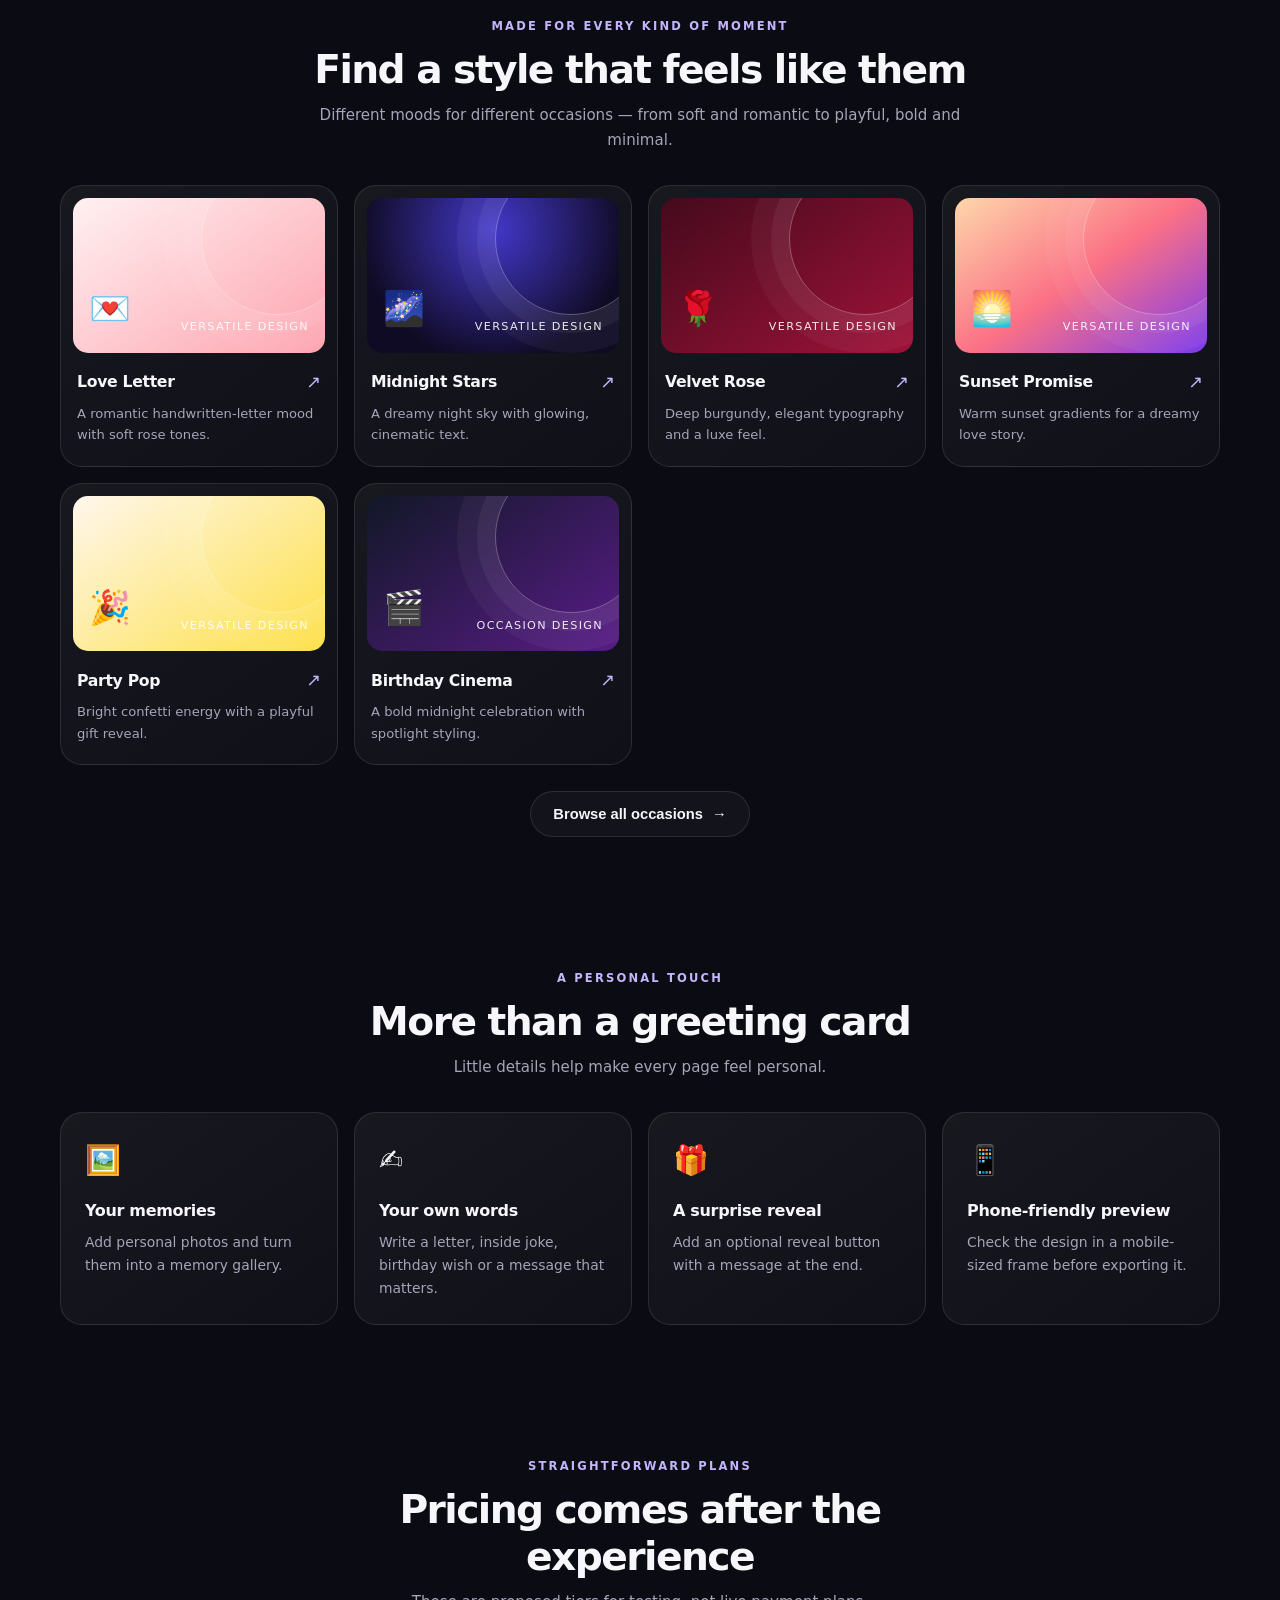
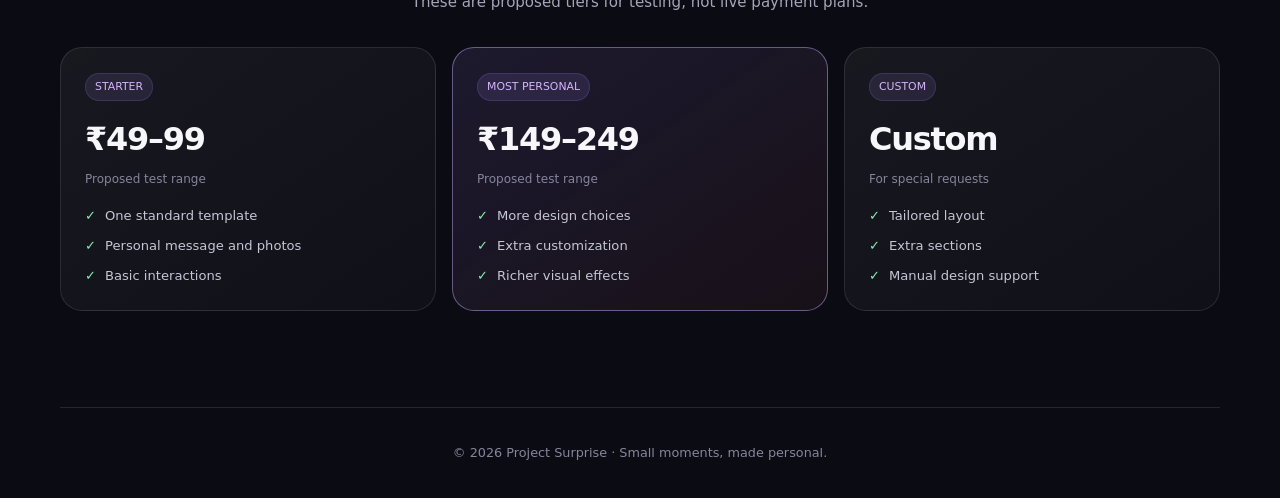
==== commit 378076b1: "Remove outdated prototype notice from homepage" ====
--- a/index.html
+++ b/index.html
@@ -73,7 +73,6 @@
     </div>
   </section>
 
-  <div class="notice"><strong>Prototype note:</strong> This version saves generated websites in the current browser only. The “Publish” step is not real public hosting yet, and links created here will not work on another device. Use “Download HTML” to export a standalone page. Online hosting, verified payments and automatic link delivery are planned for a later phase.</div>
   <footer class="site">© <span id="y"></span> Project Surprise · Small moments, made personal.</footer>
 </div>
 <script src="templates.js"></script>
